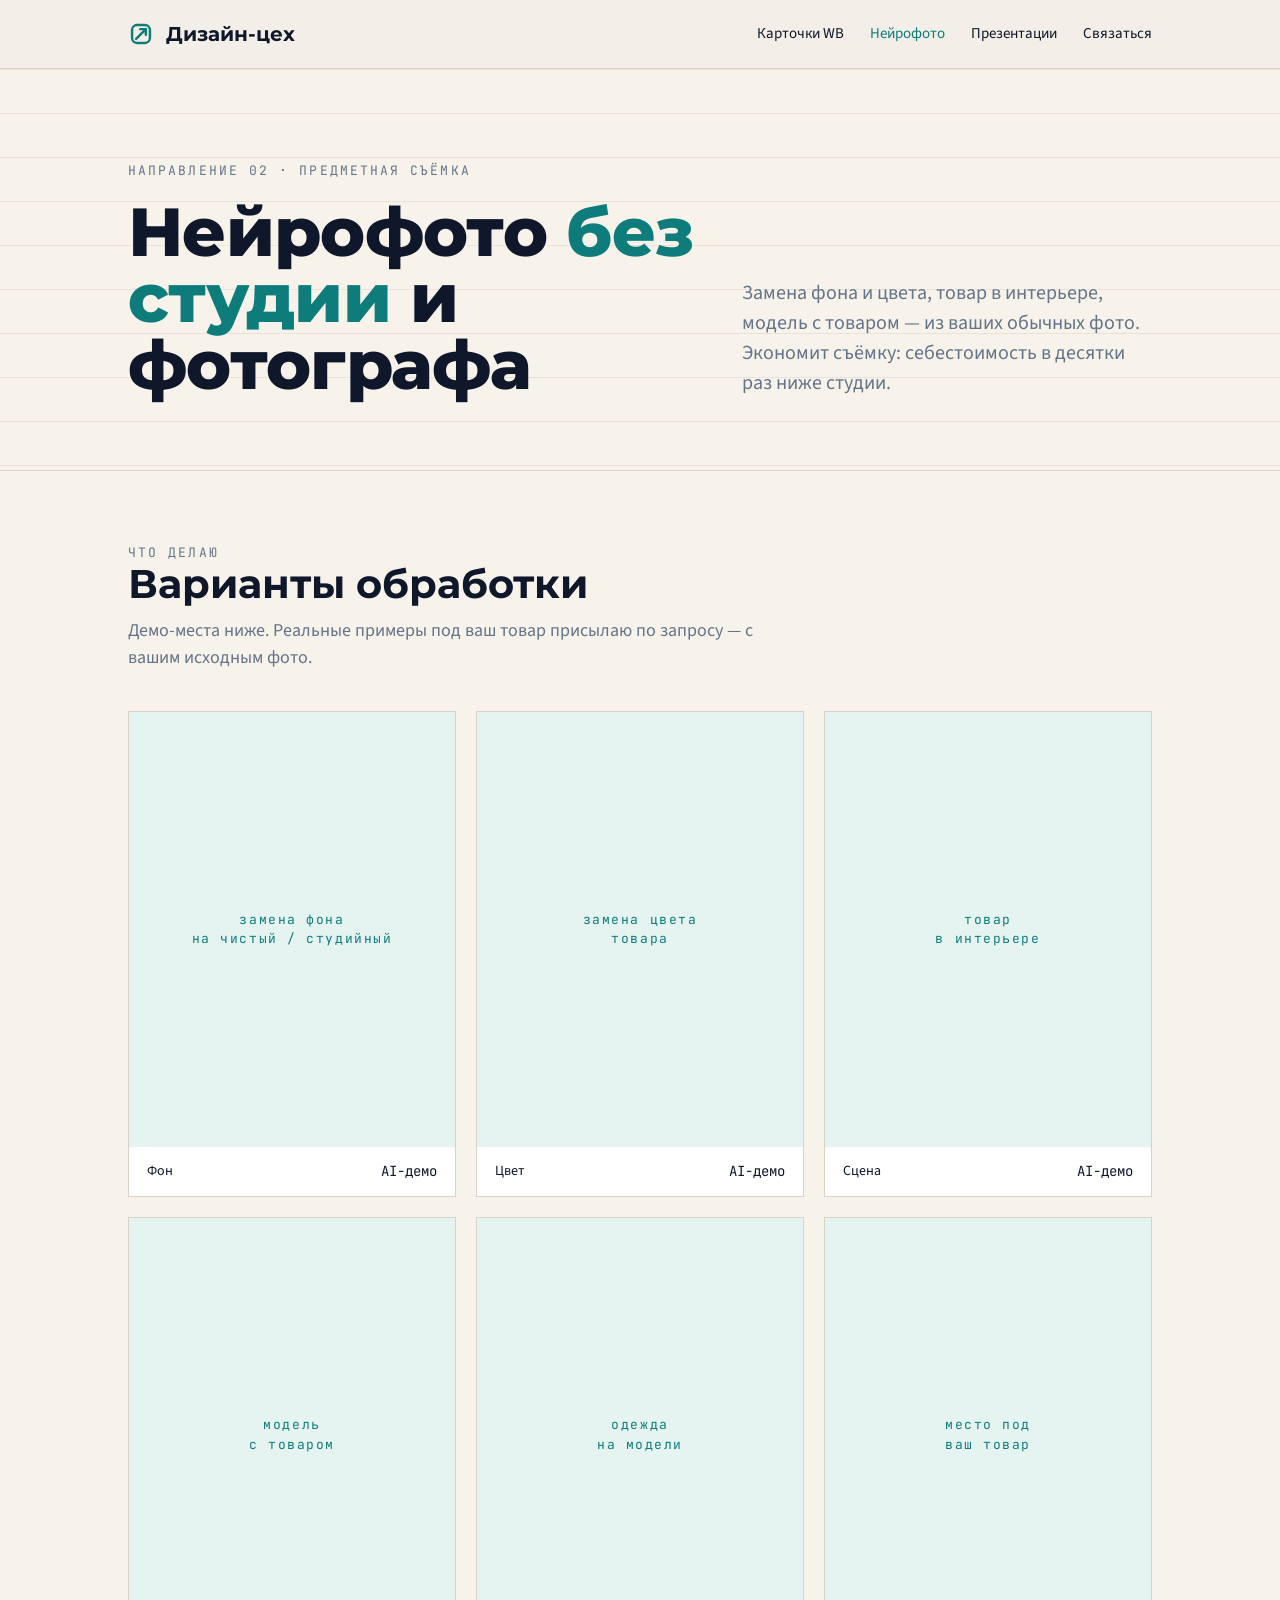
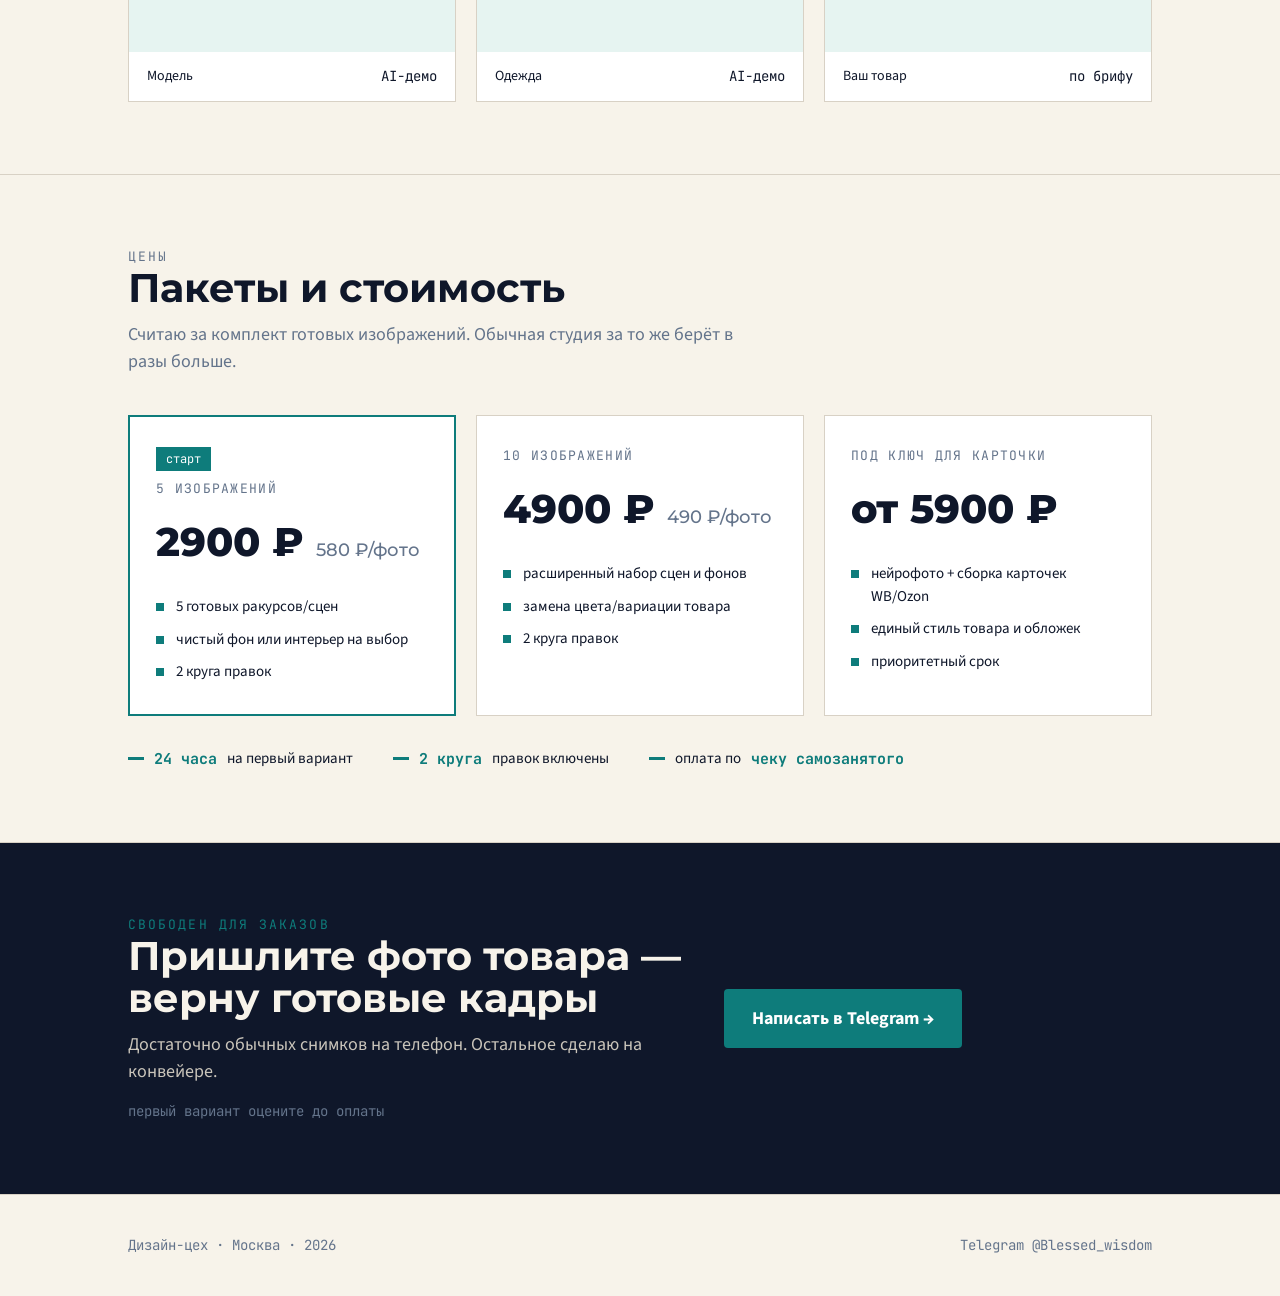
==== neuro.html @ 86ed93d2 "Дизайн-цех: портфолио" ====
<!doctype html>
<html lang="ru">
<head>
<meta charset="utf-8">
<meta name="viewport" content="width=device-width, initial-scale=1">
<title>Нейрофотосессия товара — замена фона и цвета, товар в интерьере, от 2900 ₽</title>
<meta name="description" content="Нейрофотосессия товара без студии: замена фона и цвета, вписывание в интерьер, модель. Пакеты от 2900 ₽, первый вариант за 24 часа.">
<link rel="preconnect" href="https://fonts.googleapis.com">
<link href="https://fonts.googleapis.com/css2?family=Montserrat:wght@700;800&family=Source+Sans+3:wght@400;500;700;800&family=JetBrains+Mono:wght@400;500&display=swap&subset=cyrillic" rel="stylesheet">
<link rel="stylesheet" href="style.css">
</head>
<body>
<header class="nav">
  <div class="wrap">
    <a class="logo" href="index.html">
      <svg class="mark" viewBox="0 0 32 32" fill="none"><rect x="5" y="5" width="22" height="22" rx="6" stroke="#0E7C7B" stroke-width="3"/><path d="M10 22L22 10M15 10h7v7" stroke="#0E7C7B" stroke-width="3" stroke-linecap="round" stroke-linejoin="round"/></svg>
      <span>Дизайн-цех</span>
    </a>
    <nav class="nav-links">
      <a href="wb.html">Карточки WB</a>
      <a href="neuro.html" style="color:var(--accent)">Нейрофото</a>
      <a href="pres.html">Презентации</a>
      <a href="#contact">Связаться</a>
    </nav>
  </div>
</header>

<div class="hero">
  <div class="grid-lines"></div>
  <div class="wrap">
    <div>
      <div class="kicker">направление 02 · предметная съёмка</div>
      <h1 style="margin-top:18px">Нейрофото <span class="o">без студии</span> и фотографа</h1>
    </div>
    <p class="lead">Замена фона и цвета, товар в интерьере, модель с товаром — из ваших обычных фото. Экономит съёмку: себестоимость в десятки раз ниже студии.</p>
  </div>
</div>

<section>
  <div class="wrap">
    <div class="section-head">
      <div class="kicker">что делаю</div>
      <h2>Варианты обработки</h2>
      <p>Демо-места ниже. Реальные примеры под ваш товар присылаю по запросу — с вашим исходным фото.</p>
    </div>
    <div class="works">
      <div class="work"><div class="ph-tile"><div class="t">замена фона<br>на чистый / студийный</div></div><div class="cap"><span>Фон</span><span class="mono">AI-демо</span></div></div>
      <div class="work"><div class="ph-tile"><div class="t">замена цвета<br>товара</div></div><div class="cap"><span>Цвет</span><span class="mono">AI-демо</span></div></div>
      <div class="work"><div class="ph-tile"><div class="t">товар<br>в интерьере</div></div><div class="cap"><span>Сцена</span><span class="mono">AI-демо</span></div></div>
      <div class="work"><div class="ph-tile"><div class="t">модель<br>с товаром</div></div><div class="cap"><span>Модель</span><span class="mono">AI-демо</span></div></div>
      <div class="work"><div class="ph-tile"><div class="t">одежда<br>на модели</div></div><div class="cap"><span>Одежда</span><span class="mono">AI-демо</span></div></div>
      <div class="work"><div class="ph-tile"><div class="t">место под<br>ваш товар</div></div><div class="cap"><span>Ваш товар</span><span class="mono">по брифу</span></div></div>
    </div>
  </div>
</section>

<section>
  <div class="wrap">
    <div class="section-head">
      <div class="kicker">цены</div>
      <h2>Пакеты и стоимость</h2>
      <p>Считаю за комплект готовых изображений. Обычная студия за то же берёт в разы больше.</p>
    </div>
    <div class="packs">
      <div class="pack hot">
        <span class="tag-hot">старт</span>
        <div class="plabel">5 изображений</div>
        <div class="price">2900 ₽ <small>580 ₽/фото</small></div>
        <ul><li>5 готовых ракурсов/сцен</li><li>чистый фон или интерьер на выбор</li><li>2 круга правок</li></ul>
      </div>
      <div class="pack">
        <div class="plabel">10 изображений</div>
        <div class="price">4900 ₽ <small>490 ₽/фото</small></div>
        <ul><li>расширенный набор сцен и фонов</li><li>замена цвета/вариации товара</li><li>2 круга правок</li></ul>
      </div>
      <div class="pack">
        <div class="plabel">под ключ для карточки</div>
        <div class="price">от 5900 ₽</div>
        <ul><li>нейрофото + сборка карточек WB/Ozon</li><li>единый стиль товара и обложек</li><li>приоритетный срок</li></ul>
      </div>
    </div>
    <div class="terms">
      <div class="t"><b>24 часа</b> на первый вариант</div>
      <div class="t"><b>2 круга</b> правок включены</div>
      <div class="t">оплата по <b>чеку самозанятого</b></div>
    </div>
  </div>
</section>

<section class="cta" id="contact">
  <div class="wrap">
    <div>
      <div class="kicker" style="color:var(--accent)">свободен для заказов</div>
      <h2>Пришлите фото товара — верну готовые кадры</h2>
      <p>Достаточно обычных снимков на телефон. Остальное сделаю на конвейере.</p>
      <div class="mono">первый вариант оцените до оплаты</div>
    </div>
    <div><a class="btn" href="https://t.me/Blessed_wisdom">Написать в Telegram →</a></div>
  </div>
</section>

<footer><div class="wrap"><span class="mono">Дизайн-цех · Москва · 2026</span><span class="mono">Telegram @Blessed_wisdom</span></div></footer>
</body>
</html>
---- style.css ----
/* Независимое портфолио дизайн-услуг. Не использовать бренд/домены основного агентства. */
:root {
  --ink: #0F172A;
  --paper: #F7F3EA;
  --accent: #0E7C7B;
  --steel: #64748B;
  --card: #FFFFFF;
  --tone: #E6F4F1;
  --line: #D8D1C5;
}
* { margin: 0; padding: 0; box-sizing: border-box; }
html { scroll-behavior: smooth; }
body {
  font-family: "Source Sans 3", system-ui, sans-serif;
  background: var(--paper);
  color: var(--ink);
  line-height: 1.5;
  -webkit-font-smoothing: antialiased;
}
a { color: inherit; text-decoration: none; }
.mono { font-family: "JetBrains Mono", ui-monospace, monospace; }
.wrap { max-width: 1080px; margin: 0 auto; padding: 0 28px; }

/* Микроподпись — моно, разрядка */
.kicker {
  font-family: "JetBrains Mono", monospace; font-size: 13px; letter-spacing: 0.16em;
  text-transform: uppercase; color: var(--steel);
}

/* Шапка */
header.nav { border-bottom: 1px solid var(--line); position: sticky; top: 0; background: rgba(242,238,231,0.92); backdrop-filter: none; z-index: 10; }
.nav .wrap { display: flex; align-items: center; justify-content: space-between; height: 68px; }
.logo { display: flex; align-items: center; gap: 12px; font-family: "Montserrat"; font-weight: 700; font-size: 20px; }
.logo .mark { width: 26px; height: 26px; }
.nav-links { display: flex; gap: 26px; font-size: 15px; }
.nav-links a:hover { color: var(--accent); }

/* Герой — левый асимметричный */
.hero { padding: 92px 0 72px; border-bottom: 1px solid var(--line); position: relative; overflow: hidden; }
.hero .wrap { display: grid; grid-template-columns: 1.4fr 1fr; gap: 40px; align-items: end; }
.hero h1 { font-family: "Montserrat"; font-weight: 800; font-size: 68px; line-height: 0.98; letter-spacing: -0.01em; }
.hero h1 .o { color: var(--accent); }
.hero .lead { font-size: 20px; color: var(--steel); max-width: 460px; margin-top: 4px; }
.hero .grid-lines { position: absolute; inset: 0; pointer-events: none;
  background-image: linear-gradient(var(--line) 1px, transparent 1px);
  background-size: 100% 44px; opacity: 0.5; z-index: -1; }

/* Секции */
section { padding: 72px 0; border-bottom: 1px solid var(--line); }
h2 { font-family: "Montserrat"; font-weight: 700; font-size: 40px; line-height: 1.05; margin-bottom: 8px; }
.section-head { margin-bottom: 40px; max-width: 640px; }
.section-head p { color: var(--steel); font-size: 18px; margin-top: 12px; }

/* Ниши — не три одинаковые карточки: разной ширины, с номерами */
.niches { display: grid; grid-template-columns: repeat(6, 1fr); gap: 20px; }
.niche { background: var(--card); border: 1px solid var(--line); padding: 32px 28px; display: flex; flex-direction: column; gap: 14px; transition: border-color .15s; }
.niche:hover { border-color: var(--accent); }
.niche.big { grid-column: span 3; }
.niche.small { grid-column: span 3; }
.niche .no { font-family: "JetBrains Mono", monospace; color: var(--accent); font-size: 14px; }
.niche h3 { font-family: "Montserrat"; font-weight: 700; font-size: 24px; line-height: 1.1; }
.niche p { color: var(--steel); font-size: 16px; }
.niche .go { margin-top: auto; font-family: "JetBrains Mono", monospace; font-size: 14px; color: var(--ink); border-top: 1px solid var(--line); padding-top: 14px; }
.niche .go span { color: var(--accent); }

/* Галерея работ */
.works { display: grid; grid-template-columns: repeat(3, 1fr); gap: 20px; }
.work { background: var(--card); border: 1px solid var(--line); position: relative; overflow: hidden; }
.work img { width: 100%; display: block; }
.work .cap { padding: 14px 18px; display: flex; justify-content: space-between; align-items: center; font-size: 14px; }
.work .demo { position: absolute; top: 12px; right: 12px; background: rgba(26,26,26,0.82); color: #fff; font-family: "JetBrains Mono", monospace; font-size: 11px; letter-spacing: 0.1em; padding: 4px 8px; }
.ph-tile { aspect-ratio: 3/4; background: var(--tone); display: flex; align-items: center; justify-content: center; }
.ph-tile.wide { aspect-ratio: 16/9; }
.ph-tile .t { font-family: "JetBrains Mono", monospace; color: var(--accent); font-size: 13px; letter-spacing: 0.12em; text-align: center; padding: 0 20px; }

/* Пакеты цен — разные по высоте, средний выделен */
.packs { display: grid; grid-template-columns: repeat(3, 1fr); gap: 20px; align-items: stretch; }
.pack { background: var(--card); border: 1px solid var(--line); padding: 30px 26px; display: flex; flex-direction: column; }
.pack.hot { border: 2px solid var(--accent); }
.pack .plabel { font-family: "JetBrains Mono", monospace; font-size: 13px; letter-spacing: 0.1em; text-transform: uppercase; color: var(--steel); }
.pack .price { font-family: "Montserrat"; font-weight: 800; font-size: 40px; margin: 14px 0 6px; }
.pack .price small { font-size: 18px; color: var(--steel); font-weight: 500; }
.pack ul { list-style: none; margin: 18px 0 0; display: flex; flex-direction: column; gap: 10px; }
.pack li { font-size: 15px; display: flex; gap: 12px; align-items: flex-start; }
.pack li::before { content: ""; width: 8px; height: 8px; margin-top: 7px; background: var(--accent); flex: none; }
.pack .tag-hot { display: inline-block; background: var(--accent); color: #fff; font-family: "JetBrains Mono", monospace; font-size: 12px; padding: 3px 10px; margin-bottom: 8px; align-self: flex-start; }

/* Условия — строкой моно */
.terms { display: flex; flex-wrap: wrap; gap: 12px 40px; margin-top: 32px; }
.terms .t { display: flex; align-items: center; gap: 10px; font-size: 15px; }
.terms .t::before { content: ""; width: 16px; height: 3px; background: var(--accent); flex: none; }
.terms .t b { color: var(--accent); font-family: "JetBrains Mono", monospace; }

/* CTA / контакт */
.cta { background: var(--ink); color: var(--paper); }
.cta h2 { color: var(--paper); }
.cta .wrap { display: grid; grid-template-columns: 1.3fr 1fr; gap: 40px; align-items: center; }
.cta p { color: #c9c4ba; font-size: 18px; margin-top: 12px; }
.btn { display: inline-flex; align-items: center; gap: 10px; background: var(--accent); color: #fff; font-weight: 700; font-size: 18px; padding: 16px 28px; border-radius: 4px; }
.btn:hover { filter: brightness(1.06); }
.cta .mono { color: var(--steel); margin-top: 16px; font-size: 14px; }

footer { padding: 40px 0; }
footer .wrap { display: flex; justify-content: space-between; align-items: center; font-size: 14px; color: var(--steel); flex-wrap: wrap; gap: 12px; }

@media (max-width: 860px) {
  .hero .wrap, .cta .wrap { grid-template-columns: 1fr; }
  .hero h1 { font-size: 46px; }
  .niches { grid-template-columns: 1fr; }
  .niche.big, .niche.small { grid-column: auto; }
  .works, .packs { grid-template-columns: 1fr; }
  h2 { font-size: 30px; }
}
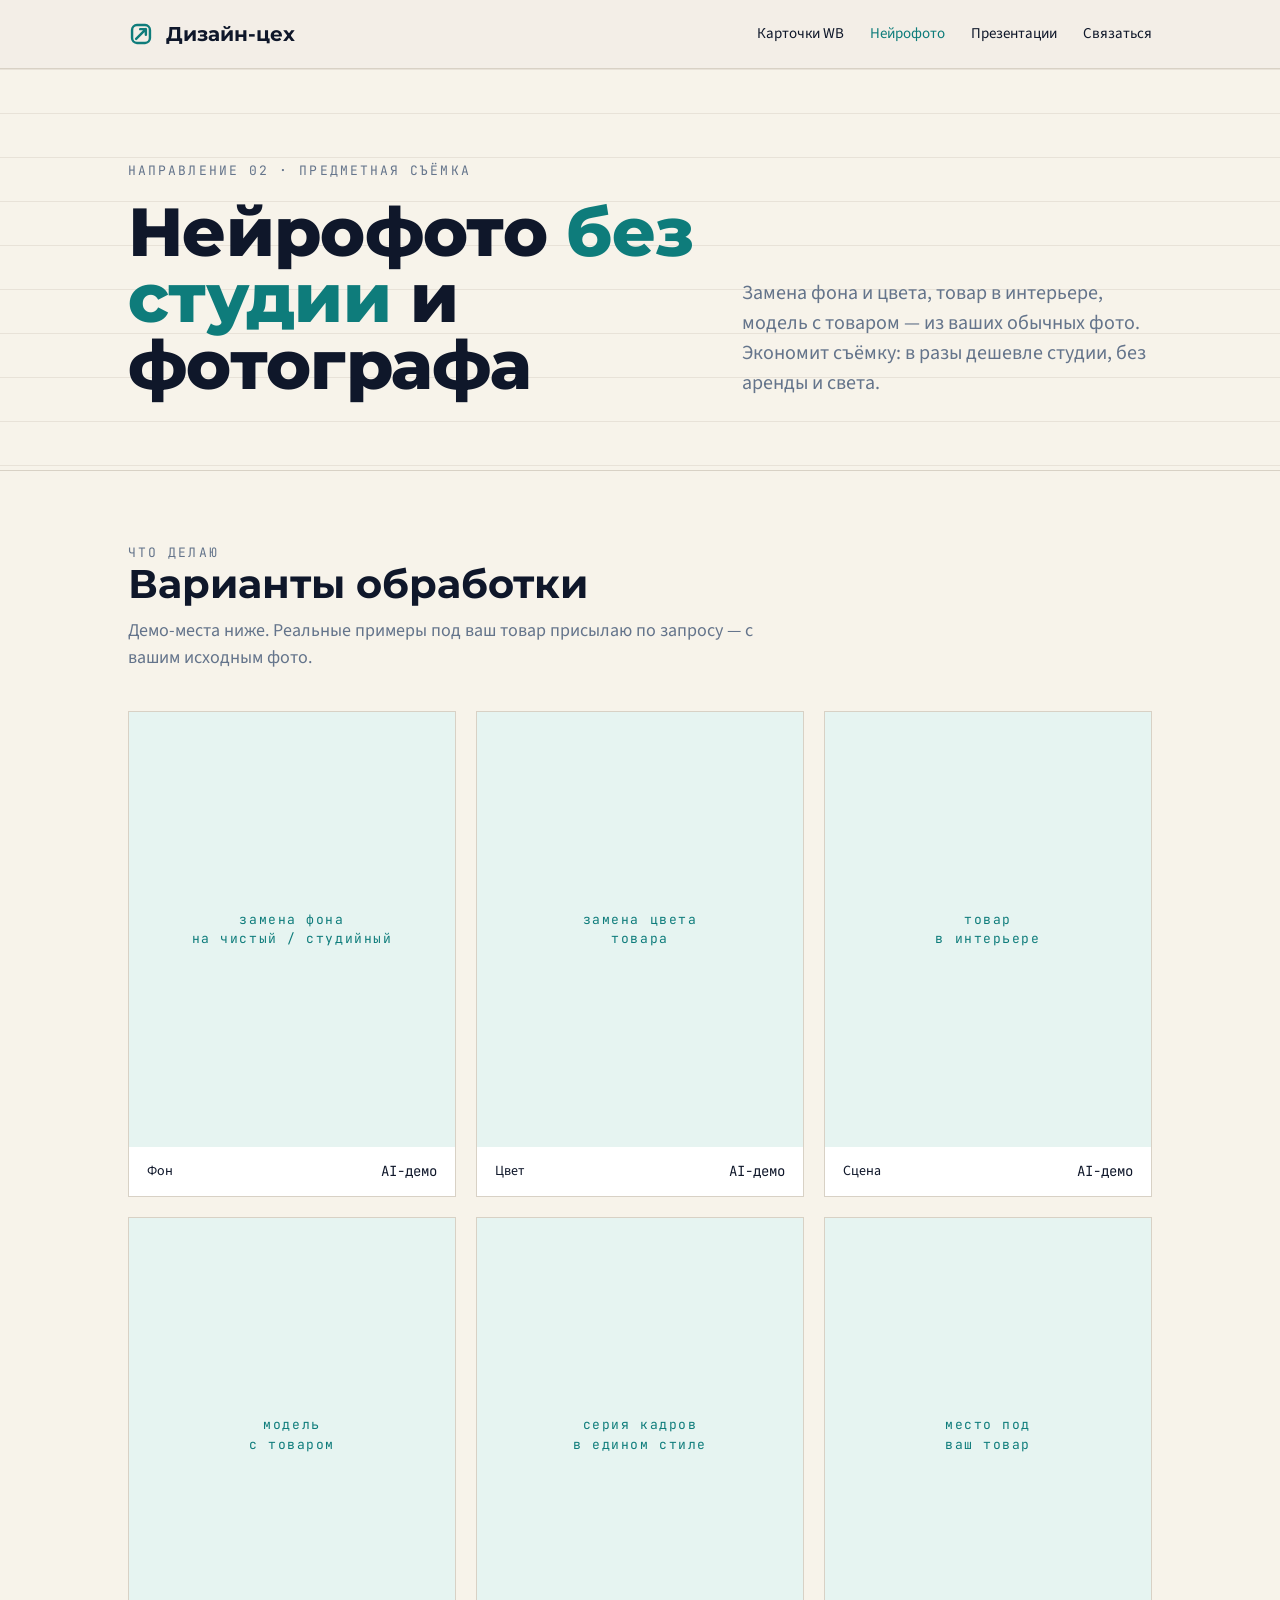
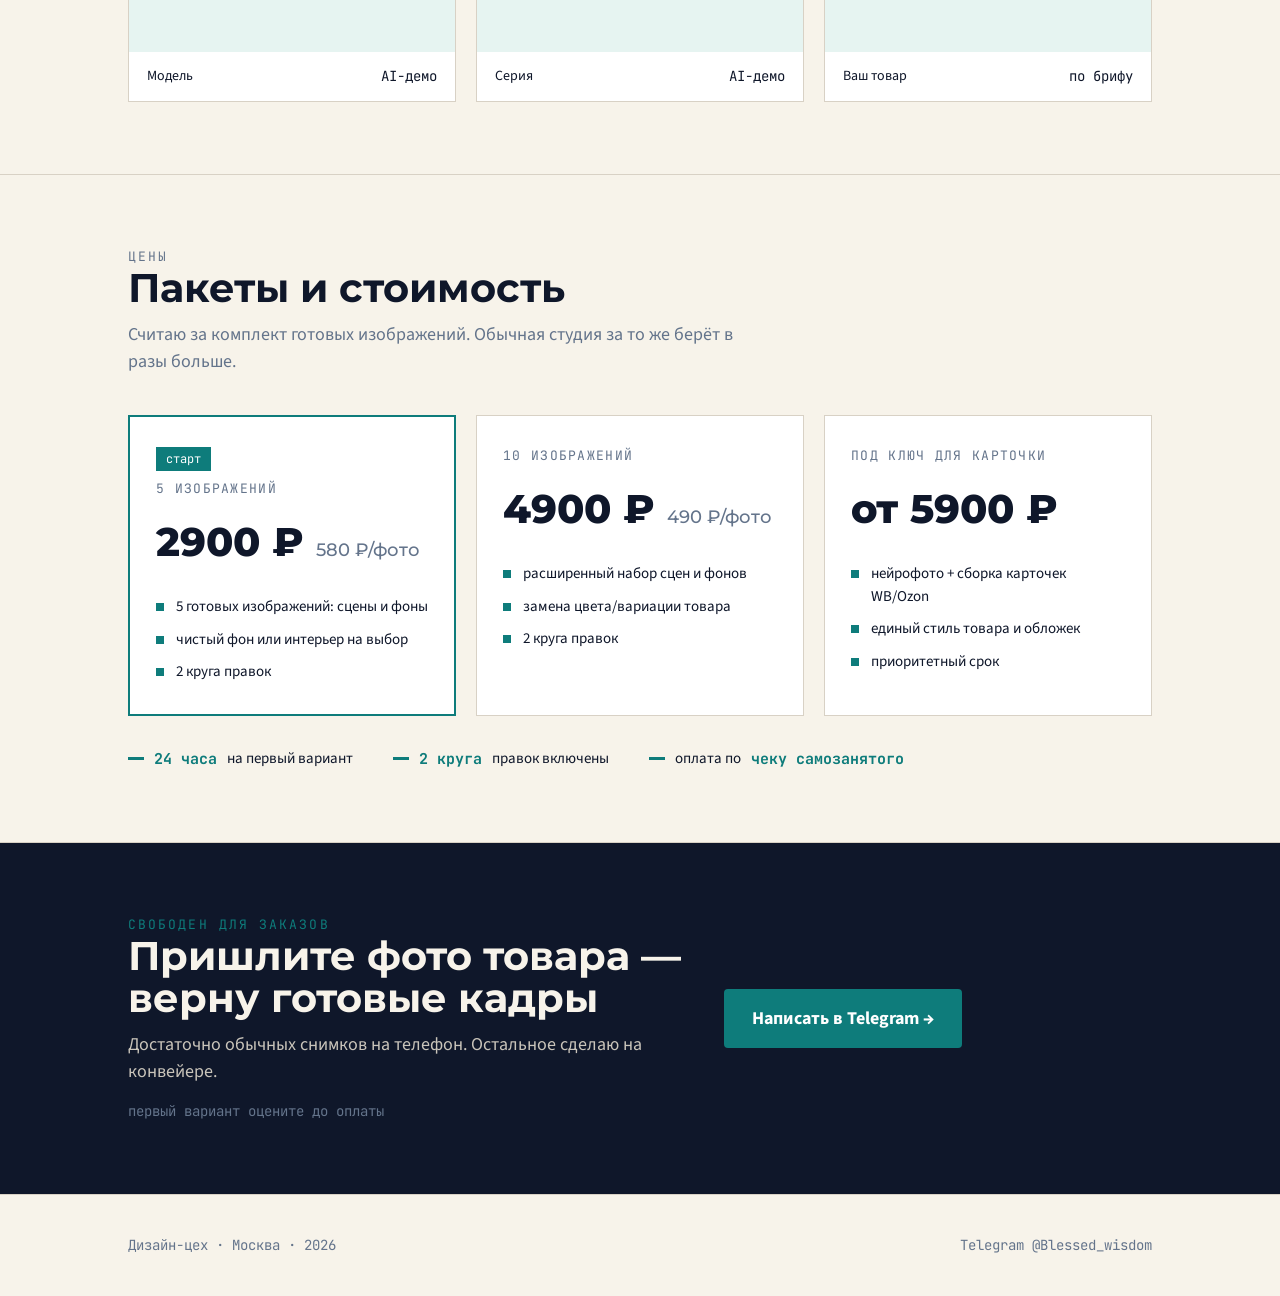
==== commit 6832349f: "SEO и превью для соцсетей: og-теги, обложка, favicon, sitemap" ====
--- a/neuro.html
+++ b/neuro.html
@@ -5,6 +5,22 @@
 <meta name="viewport" content="width=device-width, initial-scale=1">
 <title>Нейрофотосессия товара — замена фона и цвета, товар в интерьере, от 2900 ₽</title>
 <meta name="description" content="Нейрофотосессия товара без студии: замена фона и цвета, вписывание в интерьер, модель. Пакеты от 2900 ₽, первый вариант за 24 часа.">
+<link rel="canonical" href="https://horseenjoyer-spec.github.io/design-tseh/neuro.html">
+<link rel="icon" type="image/svg+xml" href="favicon.svg">
+<meta property="og:type" content="website">
+<meta property="og:locale" content="ru_RU">
+<meta property="og:site_name" content="Дизайн-цех">
+<meta property="og:url" content="https://horseenjoyer-spec.github.io/design-tseh/neuro.html">
+<meta property="og:title" content="Нейрофотосессия товара — замена фона и цвета, товар в интерьере, от 2900 ₽">
+<meta property="og:description" content="Нейрофотосессия товара без студии: замена фона и цвета, вписывание в интерьер, модель. Пакеты от 2900 ₽, первый вариант за 24 часа.">
+<meta property="og:image" content="https://horseenjoyer-spec.github.io/design-tseh/assets/og-image.png">
+<meta property="og:image:width" content="2400">
+<meta property="og:image:height" content="1260">
+<meta property="og:image:alt" content="Дизайн-цех: карточки WB/Ozon от 900 ₽, нейрофото от 2900 ₽, презентации от 3900 ₽">
+<meta name="twitter:card" content="summary_large_image">
+<meta name="twitter:title" content="Нейрофотосессия товара — Дизайн-цех">
+<meta name="twitter:description" content="Замена фона и цвета, товар в интерьере, модель — без студии. От 2900 ₽ за 5 фото.">
+<meta name="twitter:image" content="https://horseenjoyer-spec.github.io/design-tseh/assets/og-image.png">
 <link rel="preconnect" href="https://fonts.googleapis.com">
 <link href="https://fonts.googleapis.com/css2?family=Montserrat:wght@700;800&family=Source+Sans+3:wght@400;500;700;800&family=JetBrains+Mono:wght@400;500&display=swap&subset=cyrillic" rel="stylesheet">
 <link rel="stylesheet" href="style.css">
@@ -32,7 +48,7 @@
       <div class="kicker">направление 02 · предметная съёмка</div>
       <h1 style="margin-top:18px">Нейрофото <span class="o">без студии</span> и фотографа</h1>
     </div>
-    <p class="lead">Замена фона и цвета, товар в интерьере, модель с товаром — из ваших обычных фото. Экономит съёмку: себестоимость в десятки раз ниже студии.</p>
+    <p class="lead">Замена фона и цвета, товар в интерьере, модель с товаром — из ваших обычных фото. Экономит съёмку: в разы дешевле студии, без аренды и света.</p>
   </div>
 </div>
 
@@ -48,7 +64,7 @@
       <div class="work"><div class="ph-tile"><div class="t">замена цвета<br>товара</div></div><div class="cap"><span>Цвет</span><span class="mono">AI-демо</span></div></div>
       <div class="work"><div class="ph-tile"><div class="t">товар<br>в интерьере</div></div><div class="cap"><span>Сцена</span><span class="mono">AI-демо</span></div></div>
       <div class="work"><div class="ph-tile"><div class="t">модель<br>с товаром</div></div><div class="cap"><span>Модель</span><span class="mono">AI-демо</span></div></div>
-      <div class="work"><div class="ph-tile"><div class="t">одежда<br>на модели</div></div><div class="cap"><span>Одежда</span><span class="mono">AI-демо</span></div></div>
+      <div class="work"><div class="ph-tile"><div class="t">серия кадров<br>в едином стиле</div></div><div class="cap"><span>Серия</span><span class="mono">AI-демо</span></div></div>
       <div class="work"><div class="ph-tile"><div class="t">место под<br>ваш товар</div></div><div class="cap"><span>Ваш товар</span><span class="mono">по брифу</span></div></div>
     </div>
   </div>
@@ -66,7 +82,7 @@
         <span class="tag-hot">старт</span>
         <div class="plabel">5 изображений</div>
         <div class="price">2900 ₽ <small>580 ₽/фото</small></div>
-        <ul><li>5 готовых ракурсов/сцен</li><li>чистый фон или интерьер на выбор</li><li>2 круга правок</li></ul>
+        <ul><li>5 готовых изображений: сцены и фоны</li><li>чистый фон или интерьер на выбор</li><li>2 круга правок</li></ul>
       </div>
       <div class="pack">
         <div class="plabel">10 изображений</div>
